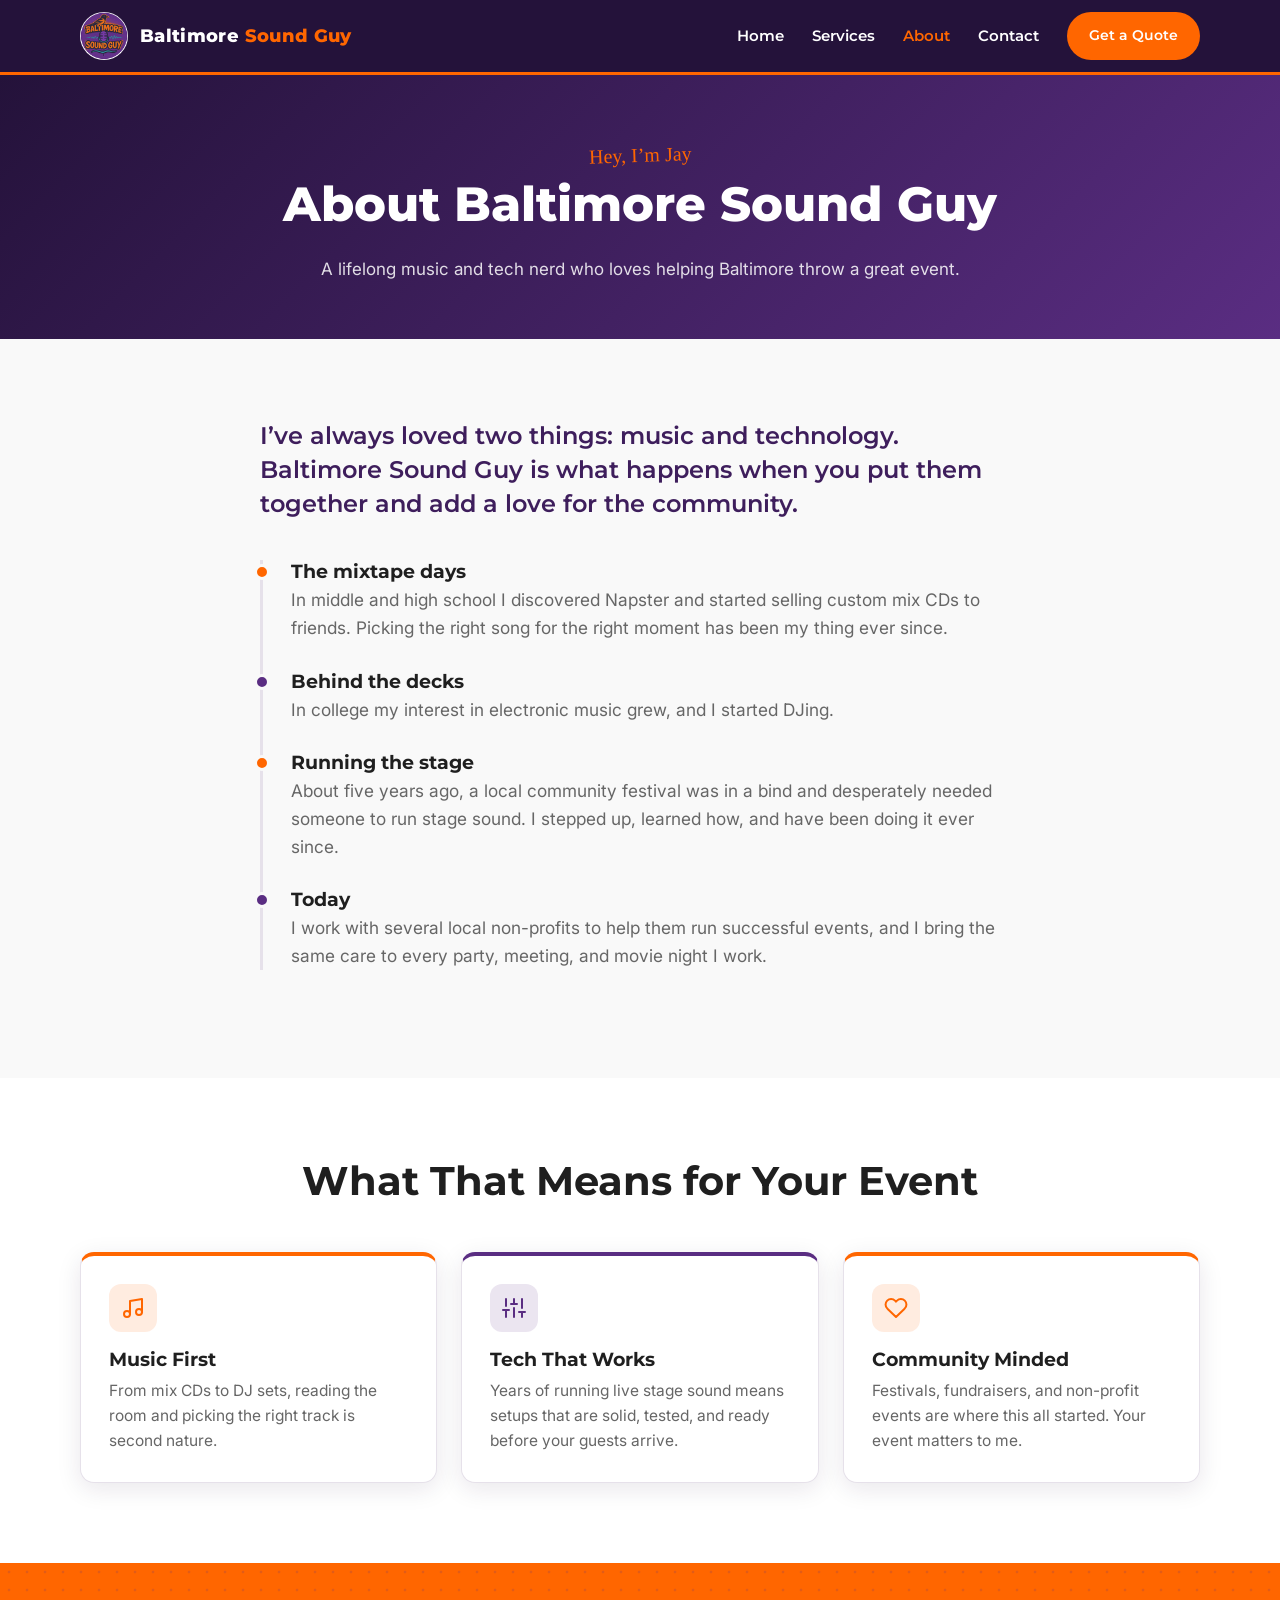
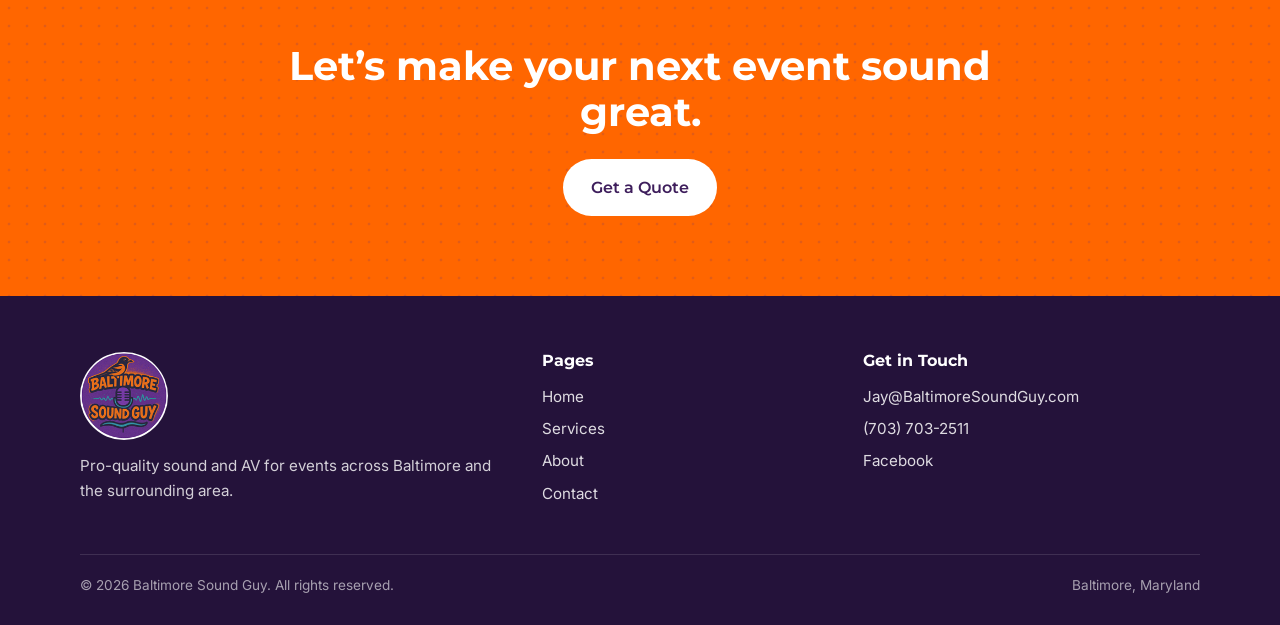
==== about.html @ 08d5b73c "Add About page" ====
<!doctype html>
<html lang="en">
<head>
  <meta charset="utf-8">
  <meta name="viewport" content="width=device-width, initial-scale=1">
  <title>About | Baltimore Sound Guy</title>
  <meta name="description" content="Meet Jay, the Baltimore Sound Guy: a lifelong music and tech fan who runs festival stage sound, DJs, and helps local non-profits put on great events.">
  <link rel="canonical" href="https://baltimoresoundguy.com/about.html">
  <link rel="icon" href="assets/images/favicon-64.png">
  <link rel="preconnect" href="https://fonts.googleapis.com">
  <link rel="preconnect" href="https://fonts.gstatic.com" crossorigin>
  <link href="https://fonts.googleapis.com/css2?family=Inter:wght@400;500;600&family=Montserrat:wght@500;600;700;800&family=Permanent+Marker&display=swap" rel="stylesheet">
  <link rel="stylesheet" href="assets/css/styles.css?v=3">
</head>
<body>
  <a class="skip-link" href="#main">Skip to content</a>

  <header class="site-header">
    <nav class="container nav" aria-label="Main">
      <a class="brand" href="index.html">
        <img src="assets/images/logo-circle-160.png" alt="" width="48" height="48">
        <span>Baltimore <b>Sound Guy</b></span>
      </a>
      <button class="nav-toggle" aria-label="Open menu" aria-expanded="false" aria-controls="nav-links">
        <svg viewBox="0 0 24 24" fill="none" stroke="currentColor" stroke-width="2" stroke-linecap="round"><path d="M4 6h16M4 12h16M4 18h16"/></svg>
      </button>
      <ul class="nav-links" id="nav-links">
        <li><a href="index.html">Home</a></li>
        <li><a href="services.html">Services</a></li>
        <li><a href="about.html" aria-current="page">About</a></li>
        <li><a href="contact.html">Contact</a></li>
        <li><a class="btn btn--orange" href="contact.html">Get a Quote</a></li>
      </ul>
    </nav>
  </header>

  <main id="main">
    <section class="page-head">
      <div class="container">
        <span class="tag">Hey, I’m Jay</span>
        <h1>About Baltimore Sound Guy</h1>
        <p>A lifelong music and tech nerd who loves helping Baltimore throw a great event.</p>
      </div>
    </section>

    <section class="section">
      <div class="container">
        <div class="story">
          <p class="lead">I’ve always loved two things: music and technology. Baltimore Sound Guy is what happens when you put them together and add a love for the community.</p>

          <ol class="timeline">
            <li>
              <h3>The mixtape days</h3>
              <p>In middle and high school I discovered Napster and started selling custom mix CDs to friends. Picking the right song for the right moment has been my thing ever since.</p>
            </li>
            <li>
              <h3>Behind the decks</h3>
              <p>In college my interest in electronic music grew, and I started DJing.</p>
            </li>
            <li>
              <h3>Running the stage</h3>
              <p>About five years ago, a local community festival was in a bind and desperately needed someone to run stage sound. I stepped up, learned how, and have been doing it ever since.</p>
            </li>
            <li>
              <h3>Today</h3>
              <p>I work with several local non-profits to help them run successful events, and I bring the same care to every party, meeting, and movie night I work.</p>
            </li>
          </ol>
        </div>
      </div>
    </section>

    <section class="section section--white">
      <div class="container">
        <div class="section-head">
          <h2>What That Means for Your Event</h2>
        </div>
        <div class="values">
          <article class="card">
            <div class="icon-badge">
              <svg viewBox="0 0 24 24" fill="none" stroke="currentColor" stroke-width="2" stroke-linecap="round" stroke-linejoin="round"><path d="M9 18V5l12-2v13"/><circle cx="6" cy="18" r="3"/><circle cx="18" cy="16" r="3"/></svg>
            </div>
            <h3>Music First</h3>
            <p>From mix CDs to DJ sets, reading the room and picking the right track is second nature.</p>
          </article>
          <article class="card">
            <div class="icon-badge icon-badge--purple">
              <svg viewBox="0 0 24 24" fill="none" stroke="currentColor" stroke-width="2" stroke-linecap="round" stroke-linejoin="round"><path d="M4 21v-7M4 10V3M12 21v-9M12 8V3M20 21v-5M20 12V3M1 14h6M9 8h6M17 16h6"/></svg>
            </div>
            <h3>Tech That Works</h3>
            <p>Years of running live stage sound means setups that are solid, tested, and ready before your guests arrive.</p>
          </article>
          <article class="card">
            <div class="icon-badge">
              <svg viewBox="0 0 24 24" fill="none" stroke="currentColor" stroke-width="2" stroke-linecap="round" stroke-linejoin="round"><path d="M20.8 4.6a5.5 5.5 0 0 0-7.8 0L12 5.7l-1-1.1a5.5 5.5 0 0 0-7.8 7.8l1 1.1L12 21l7.8-7.5 1-1.1a5.5 5.5 0 0 0 0-7.8z"/></svg>
            </div>
            <h3>Community Minded</h3>
            <p>Festivals, fundraisers, and non-profit events are where this all started. Your event matters to me.</p>
          </article>
        </div>
      </div>
    </section>

    <section class="cta-band section">
      <div class="container">
        <h2>Let’s make your next event sound great.</h2>
        <a class="btn btn--white" href="contact.html">Get a Quote</a>
      </div>
    </section>
  </main>

  <footer class="site-footer">
    <div class="container">
      <div class="footer-grid">
        <div class="footer-brand">
          <img src="assets/images/logo-circle-160.png" alt="Baltimore Sound Guy logo" width="88" height="88">
          <p>Pro-quality sound and AV for events across Baltimore and the surrounding area.</p>
        </div>
        <div>
          <h4>Pages</h4>
          <ul>
            <li><a href="index.html">Home</a></li>
            <li><a href="services.html">Services</a></li>
            <li><a href="about.html">About</a></li>
            <li><a href="contact.html">Contact</a></li>
          </ul>
        </div>
        <div>
          <h4>Get in Touch</h4>
          <ul>
            <li><a href="mailto:Jay@BaltimoreSoundGuy.com">Jay@BaltimoreSoundGuy.com</a></li>
            <li><a href="tel:+17037032511">(703) 703-2511</a></li>
            <li><a href="https://www.facebook.com/baltimoresoundguy" target="_blank" rel="noopener">Facebook</a></li>
          </ul>
        </div>
      </div>
      <div class="footer-bottom">
        <span>© <span data-year>2026</span> Baltimore Sound Guy. All rights reserved.</span>
        <span>Baltimore, Maryland</span>
      </div>
    </div>
  </footer>

  <script src="assets/js/main.js?v=2"></script>
</body>
</html>
---- assets/css/styles.css ----
/* ==========================================================================
   Baltimore Sound Guy — site styles
   Colors and fonts come from the brand brief. Change them here, once.
   ========================================================================== */

:root {
  --orange: #FF6600;
  --orange-dark: #D95500;
  --purple: #5A2D82;
  --purple-dark: #3E1E5C;
  --purple-deep: #24123A;
  --teal: #2BA6A6;           /* accent pulled from the logo's sound waves */
  --charcoal: #1F1F1F;
  --offwhite: #F9F9F9;
  --gray: #666666;
  --line: #E6E1EA;
  --white: #FFFFFF;

  --font-head: "Montserrat", system-ui, sans-serif;
  --font-body: "Inter", system-ui, sans-serif;
  --font-tag: "Permanent Marker", "Comic Sans MS", cursive; /* graffiti accent — use sparingly */

  --radius: 14px;
  --shadow: 0 6px 24px rgba(36, 18, 58, 0.10);
  --max: 1160px;
}

*,
*::before,
*::after { box-sizing: border-box; }

html { scroll-behavior: smooth; }

body {
  margin: 0;
  font-family: var(--font-body);
  font-size: 17px;
  line-height: 1.6;
  color: var(--charcoal);
  background: var(--offwhite);
}

img { max-width: 100%; display: block; }

a { color: var(--purple); }
a:hover { color: var(--orange-dark); }

h1, h2, h3, h4 {
  font-family: var(--font-head);
  font-weight: 700;
  line-height: 1.15;
  margin: 0 0 0.5em;
}

h2 { font-size: clamp(1.8rem, 3.5vw, 2.5rem); }
h3 { font-size: 1.2rem; }

p { margin: 0 0 1em; }

.container {
  width: 100%;
  max-width: var(--max);
  margin: 0 auto;
  padding: 0 20px;
}

.section { padding: 80px 0; }
.section--tight { padding: 56px 0; }
.section--white { background: var(--white); }

.section-head {
  text-align: center;
  max-width: 680px;
  margin: 0 auto 48px;
}
.section-head p { color: var(--gray); }

.tag {
  font-family: var(--font-tag);
  color: var(--orange);
  font-size: 1.25rem;
  display: inline-block;
  transform: rotate(-2deg);
  margin-bottom: 6px;
}

.skip-link {
  position: absolute;
  left: -999px;
  top: 8px;
  background: var(--white);
  padding: 8px 14px;
  z-index: 100;
}
.skip-link:focus { left: 8px; }

/* ---------- Buttons ---------- */

.btn {
  display: inline-flex;
  align-items: center;
  gap: 8px;
  font-family: var(--font-head);
  font-weight: 600;
  font-size: 1rem;
  text-decoration: none;
  padding: 14px 26px;
  border-radius: 999px;
  border: 2px solid transparent;
  cursor: pointer;
  transition: transform 0.15s ease, background 0.15s ease, color 0.15s ease;
}
.btn:hover { transform: translateY(-2px); }
.btn svg { width: 18px; height: 18px; }

.btn--orange { background: var(--orange); color: var(--white); }
.btn--orange:hover { background: var(--orange-dark); color: var(--white); }

.btn--ghost { border-color: var(--white); color: var(--white); }
.btn--ghost:hover { background: var(--white); color: var(--purple-dark); }

.btn--purple { background: var(--purple); color: var(--white); }
.btn--purple:hover { background: var(--purple-dark); color: var(--white); }

.btn--white { background: var(--white); color: var(--purple-dark); }
.btn--white:hover { background: var(--offwhite); color: var(--orange-dark); }

/* ---------- Header / nav ---------- */

.site-header {
  position: sticky;
  top: 0;
  z-index: 50;
  background: var(--purple-deep);
  border-bottom: 3px solid var(--orange);
}

.nav {
  display: flex;
  align-items: center;
  justify-content: space-between;
  height: 72px;
}

.brand {
  display: flex;
  align-items: center;
  gap: 12px;
  text-decoration: none;
  color: var(--white);
  font-family: var(--font-head);
  font-weight: 800;
  font-size: 1.1rem;
  letter-spacing: 0.02em;
}
.brand img { width: 48px; height: 48px; border-radius: 50%; }
.brand span b { color: var(--orange); font-weight: 800; }
.brand:hover { color: var(--white); }

.nav-links {
  display: flex;
  align-items: center;
  gap: 28px;
  list-style: none;
  margin: 0;
  padding: 0;
}
.nav-links a {
  color: var(--white);
  text-decoration: none;
  font-family: var(--font-head);
  font-weight: 600;
  font-size: 0.95rem;
}
.nav-links a:hover,
.nav-links a[aria-current="page"] { color: var(--orange); }
.nav-links .btn { padding: 10px 20px; font-size: 0.9rem; }
.nav-links .btn:hover { color: var(--white); }

.nav-toggle {
  display: none;
  background: none;
  border: 0;
  color: var(--white);
  cursor: pointer;
  padding: 8px;
}
.nav-toggle svg { width: 28px; height: 28px; }

@media (max-width: 860px) {
  .nav-toggle { display: block; }
  .nav-links {
    display: none;
    position: absolute;
    top: 75px;
    left: 0;
    right: 0;
    flex-direction: column;
    gap: 0;
    background: var(--purple-deep);
    padding: 8px 20px 20px;
    border-bottom: 3px solid var(--orange);
  }
  .nav-links.open { display: flex; }
  .nav-links li { width: 100%; }
  .nav-links a { display: block; padding: 14px 0; border-bottom: 1px solid rgba(255,255,255,0.08); }
  .nav-links .btn { margin-top: 12px; justify-content: center; border-bottom: 0; }
}

/* ---------- Hero ---------- */

.hero {
  position: relative;
  overflow: hidden;
  color: var(--white);
  text-align: center;
  background: linear-gradient(180deg, var(--purple-deep) 0%, var(--purple) 70%, var(--purple-dark) 100%);
  padding: 72px 0 0;
}

.hero__inner { position: relative; z-index: 2; padding-bottom: 200px; }

.hero__logo {
  width: 170px;
  height: 170px;
  margin: 0 auto 24px;
  border-radius: 50%;
  border: 4px solid var(--white);
  box-shadow: 0 10px 40px rgba(0,0,0,0.35);
}

.hero h1 {
  font-size: clamp(2.1rem, 5.5vw, 3.6rem);
  font-weight: 800;
  max-width: 820px;
  margin: 0 auto 18px;
}
.hero h1 em { font-style: normal; color: var(--orange); }

.hero__services {
  font-family: var(--font-head);
  font-weight: 500;
  font-size: clamp(0.95rem, 2vw, 1.1rem);
  color: rgba(255,255,255,0.88);
  max-width: 760px;
  margin: 0 auto 32px;
}
.hero__services span { white-space: nowrap; }
.hero__services .dot { color: var(--orange); padding: 0 6px; }

.hero__ctas { display: flex; gap: 14px; justify-content: center; flex-wrap: wrap; }

.hero__skyline {
  position: absolute;
  left: 0;
  right: 0;
  bottom: -2px;
  width: 100%;
  height: 230px;
  z-index: 1;
}

@media (max-width: 600px) {
  .hero { padding-top: 48px; }
  .hero__logo { width: 130px; height: 130px; }
  .hero__inner { padding-bottom: 150px; }
  .hero__skyline { height: 160px; }
}

/* ---------- Trust bar ---------- */

.trust {
  background: var(--white);
  border-bottom: 1px solid var(--line);
}
.trust__grid {
  display: grid;
  grid-template-columns: repeat(4, 1fr);
  gap: 28px;
  padding: 40px 0;
}
.trust__item { display: flex; gap: 14px; align-items: flex-start; }
.trust__item h3 { font-size: 1.02rem; margin-bottom: 4px; }
.trust__item p { font-size: 0.92rem; color: var(--gray); margin: 0; }

.icon-badge {
  flex: none;
  width: 48px;
  height: 48px;
  border-radius: 12px;
  display: grid;
  place-items: center;
  background: rgba(255, 102, 0, 0.12);
  color: var(--orange);
}
.icon-badge svg { width: 24px; height: 24px; }
.icon-badge--purple { background: rgba(90, 45, 130, 0.12); color: var(--purple); }

@media (max-width: 900px) { .trust__grid { grid-template-columns: repeat(2, 1fr); } }
@media (max-width: 520px) { .trust__grid { grid-template-columns: 1fr; gap: 22px; } }

/* ---------- Service cards ---------- */

.cards {
  display: grid;
  grid-template-columns: repeat(6, 1fr);
  gap: 24px;
}
.card {
  grid-column: span 2;
  background: var(--white);
  border: 1px solid var(--line);
  border-radius: var(--radius);
  padding: 28px;
  box-shadow: var(--shadow);
  border-top: 4px solid var(--orange);
  transition: transform 0.15s ease;
}
.card:nth-child(even) { border-top-color: var(--purple); }
.card:hover { transform: translateY(-4px); }
/* five cards: center the bottom two on desktop */
.card:nth-child(4) { grid-column: 2 / span 2; }
.card .icon-badge { margin-bottom: 16px; }
.card p { color: var(--gray); margin: 0; font-size: 0.97rem; }

@media (max-width: 900px) {
  .cards { grid-template-columns: repeat(2, 1fr); }
  .card, .card:nth-child(4) { grid-column: auto; }
  .card:nth-child(5) { grid-column: 1 / -1; }
}
@media (max-width: 600px) {
  .cards { grid-template-columns: 1fr; }
}

.center { text-align: center; }
.mt-40 { margin-top: 40px; }

/* ---------- CTA band ---------- */

.cta-band {
  background: var(--orange);
  color: var(--white);
  text-align: center;
  position: relative;
  overflow: hidden;
}
.cta-band::before {
  /* subtle spray-paint speckle */
  content: "";
  position: absolute;
  inset: 0;
  background-image: radial-gradient(rgba(90,45,130,0.18) 1.5px, transparent 1.6px);
  background-size: 18px 18px;
  pointer-events: none;
}
.cta-band .container { position: relative; }
.cta-band h2 { max-width: 760px; margin: 0 auto 24px; }

/* ---------- Page header (inner pages) ---------- */

.page-head {
  background: linear-gradient(135deg, var(--purple-deep), var(--purple));
  color: var(--white);
  padding: 64px 0 56px;
  text-align: center;
}
.page-head h1 { font-size: clamp(2rem, 5vw, 3rem); font-weight: 800; }
.page-head p { color: rgba(255,255,255,0.85); max-width: 640px; margin: 0 auto; }

/* ---------- Services page ---------- */

.service-detail {
  display: grid;
  grid-template-columns: 72px 1fr;
  gap: 24px;
  background: var(--white);
  border: 1px solid var(--line);
  border-radius: var(--radius);
  padding: 32px;
  margin-bottom: 24px;
  box-shadow: var(--shadow);
  scroll-margin-top: 96px;
}
.service-detail .icon-badge { width: 72px; height: 72px; border-radius: 18px; }
.service-detail .icon-badge svg { width: 34px; height: 34px; }
.service-detail h2 { font-size: 1.6rem; }
.service-detail ul { margin: 0 0 1em; padding-left: 1.2em; color: var(--gray); }
.service-detail li { margin-bottom: 4px; }
.service-detail .good-for { font-size: 0.95rem; color: var(--gray); margin: 0; }
.service-detail .good-for b { color: var(--charcoal); }

@media (max-width: 600px) {
  .service-detail { grid-template-columns: 1fr; padding: 24px; }
}

/* ---------- About page ---------- */

.story {
  max-width: 760px;
  margin: 0 auto;
  font-size: 1.08rem;
}
.story p { margin-bottom: 1.2em; }
.story .lead {
  font-family: var(--font-head);
  font-weight: 600;
  font-size: clamp(1.25rem, 2.6vw, 1.5rem);
  line-height: 1.4;
  color: var(--purple-dark);
}

.timeline {
  list-style: none;
  margin: 40px 0 0;
  padding: 0 0 0 28px;
  border-left: 3px solid var(--line);
}
.timeline li { position: relative; margin-bottom: 28px; }
.timeline li::before {
  content: "";
  position: absolute;
  left: -37px;
  top: 4px;
  width: 16px;
  height: 16px;
  border-radius: 50%;
  background: var(--orange);
  border: 3px solid var(--offwhite);
}
.timeline li:nth-child(even)::before { background: var(--purple); }
.timeline h3 { margin-bottom: 4px; }
.timeline p { color: var(--gray); margin: 0; }

.values {
  display: grid;
  grid-template-columns: repeat(3, minmax(0, 1fr));
  gap: 24px;
}
.values .card { grid-column: auto; }
@media (max-width: 860px) { .values { grid-template-columns: minmax(0, 1fr); } }

/* ---------- Contact page ---------- */

.contact-grid {
  display: grid;
  grid-template-columns: 1.4fr 1fr;
  gap: 32px;
  align-items: start;
}
.contact-grid > * { min-width: 0; }
@media (max-width: 860px) { .contact-grid { grid-template-columns: minmax(0, 1fr); } }
@media (max-width: 520px) { .panel { padding: 22px; } }

.panel {
  background: var(--white);
  border: 1px solid var(--line);
  border-radius: var(--radius);
  padding: 32px;
  box-shadow: var(--shadow);
}

.form-row { display: grid; grid-template-columns: minmax(0, 1fr) minmax(0, 1fr); gap: 16px; }
@media (max-width: 600px) { .form-row { grid-template-columns: minmax(0, 1fr); } }

.field { margin-bottom: 18px; }
.field label {
  display: block;
  font-family: var(--font-head);
  font-weight: 600;
  font-size: 0.92rem;
  margin-bottom: 6px;
}
.field .opt { font-weight: 400; color: var(--gray); }
.field input,
.field select,
.field textarea {
  width: 100%;
  font: inherit;
  font-size: 1rem;
  padding: 12px 14px;
  border: 1.5px solid var(--line);
  border-radius: 10px;
  background: var(--offwhite);
  color: var(--charcoal);
}
.field input:focus,
.field select:focus,
.field textarea:focus {
  outline: none;
  border-color: var(--purple);
  background: var(--white);
}
.field textarea { min-height: 130px; resize: vertical; }

.checks { display: grid; grid-template-columns: 1fr 1fr; gap: 8px 16px; }
.checks label { font-family: var(--font-body); font-weight: 400; display: flex; gap: 8px; align-items: center; margin: 0; }
.checks input { width: auto; }
@media (max-width: 520px) { .checks { grid-template-columns: 1fr; } }

.form-note { font-size: 0.88rem; color: var(--gray); margin-top: 12px; }
.hp { position: absolute; left: -9999px; }
.form-status { margin-top: 14px; font-weight: 600; }
.form-status.ok { color: #1B7F4B; }
.form-status.err { color: #B3261E; }

.contact-list { list-style: none; padding: 0; margin: 0 0 24px; }
.contact-list li { display: flex; gap: 14px; align-items: center; margin-bottom: 18px; }
.contact-list a { font-weight: 600; text-decoration: none; }
.contact-list small { display: block; color: var(--gray); font-size: 0.85rem; }

/* ---------- Footer ---------- */

.site-footer {
  background: var(--purple-deep);
  color: rgba(255,255,255,0.8);
  padding: 56px 0 28px;
  font-size: 0.95rem;
}
.footer-grid {
  display: grid;
  grid-template-columns: 1.5fr 1fr 1.2fr;
  gap: 40px;
  margin-bottom: 36px;
}
.footer-brand img { width: 88px; height: 88px; margin-bottom: 14px; border-radius: 50%; }
.site-footer h4 { color: var(--white); font-size: 1rem; margin-bottom: 14px; }
.site-footer ul { list-style: none; padding: 0; margin: 0; }
.site-footer li { margin-bottom: 8px; }
.site-footer a { color: rgba(255,255,255,0.85); text-decoration: none; }
.site-footer a:hover { color: var(--orange); }
.footer-bottom {
  border-top: 1px solid rgba(255,255,255,0.12);
  padding-top: 20px;
  font-size: 0.85rem;
  color: rgba(255,255,255,0.6);
  display: flex;
  justify-content: space-between;
  flex-wrap: wrap;
  gap: 8px;
}
@media (max-width: 760px) { .footer-grid { grid-template-columns: 1fr; gap: 28px; } }
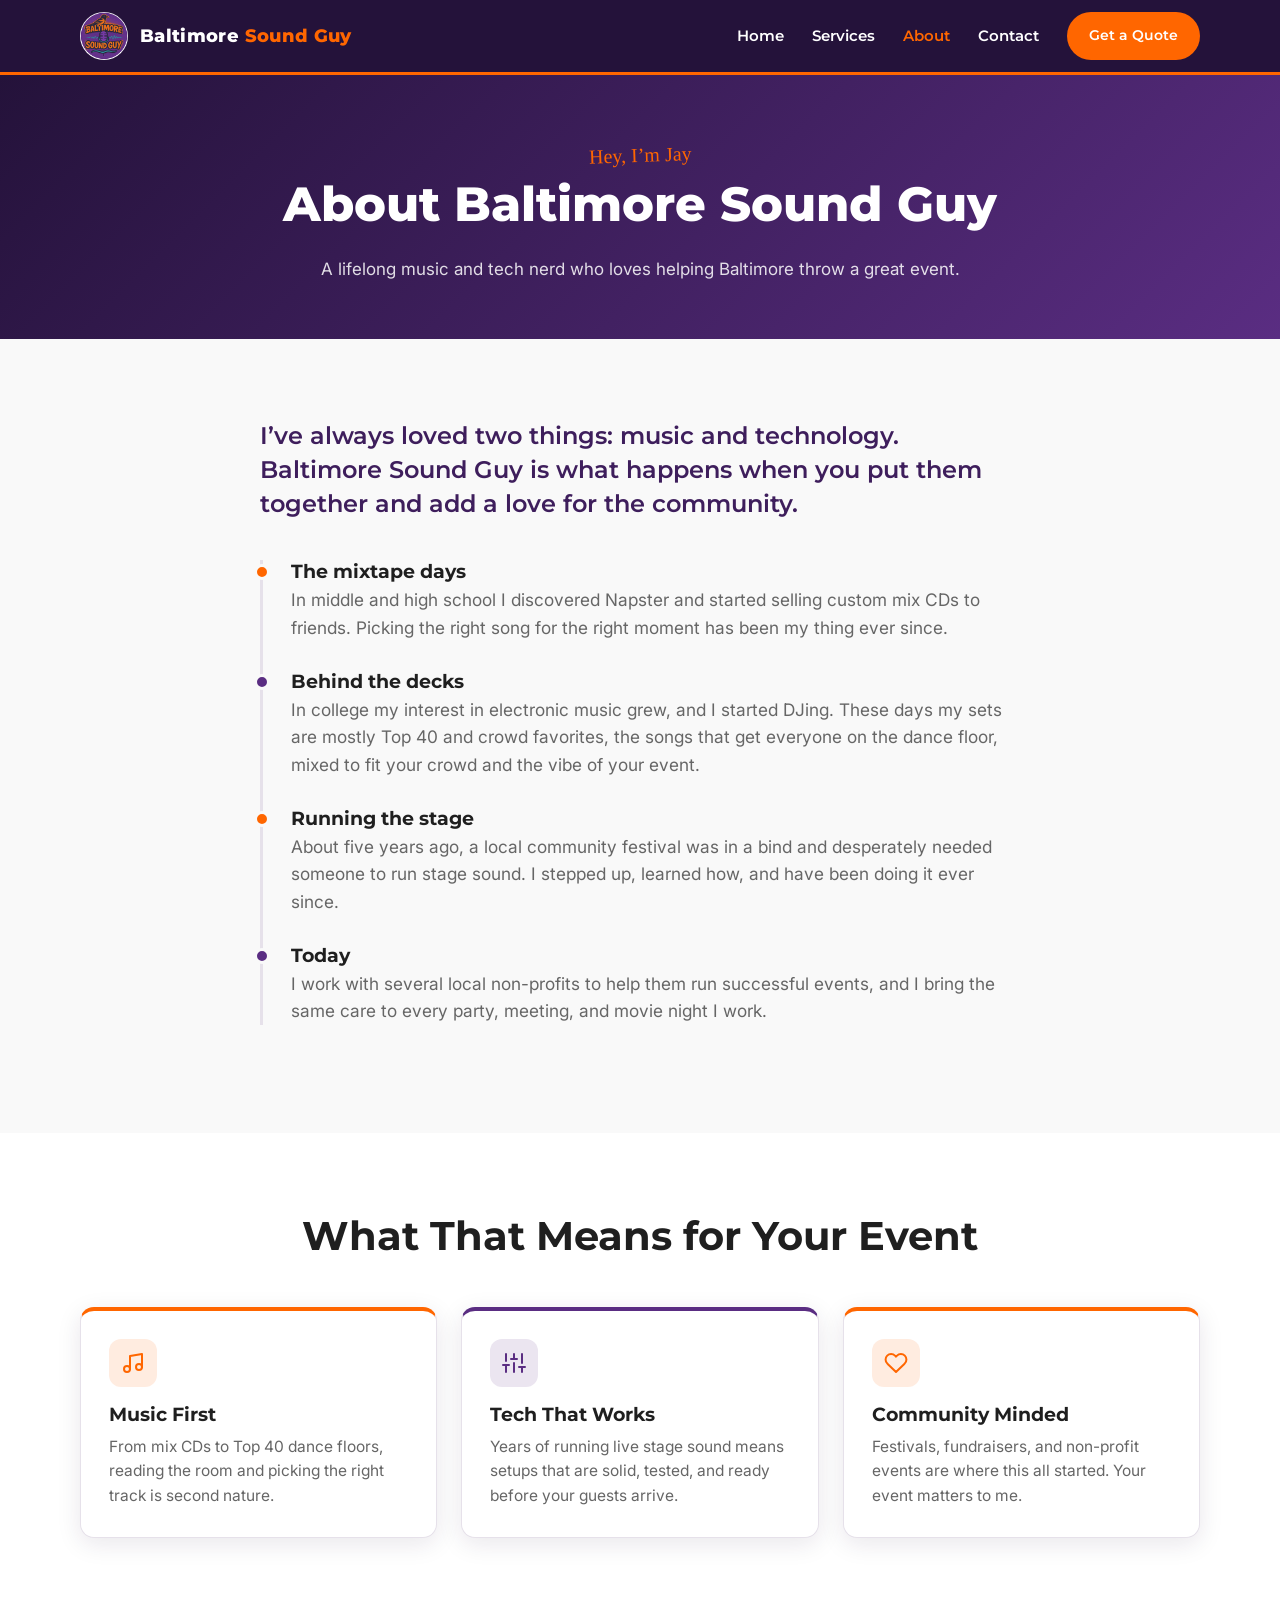
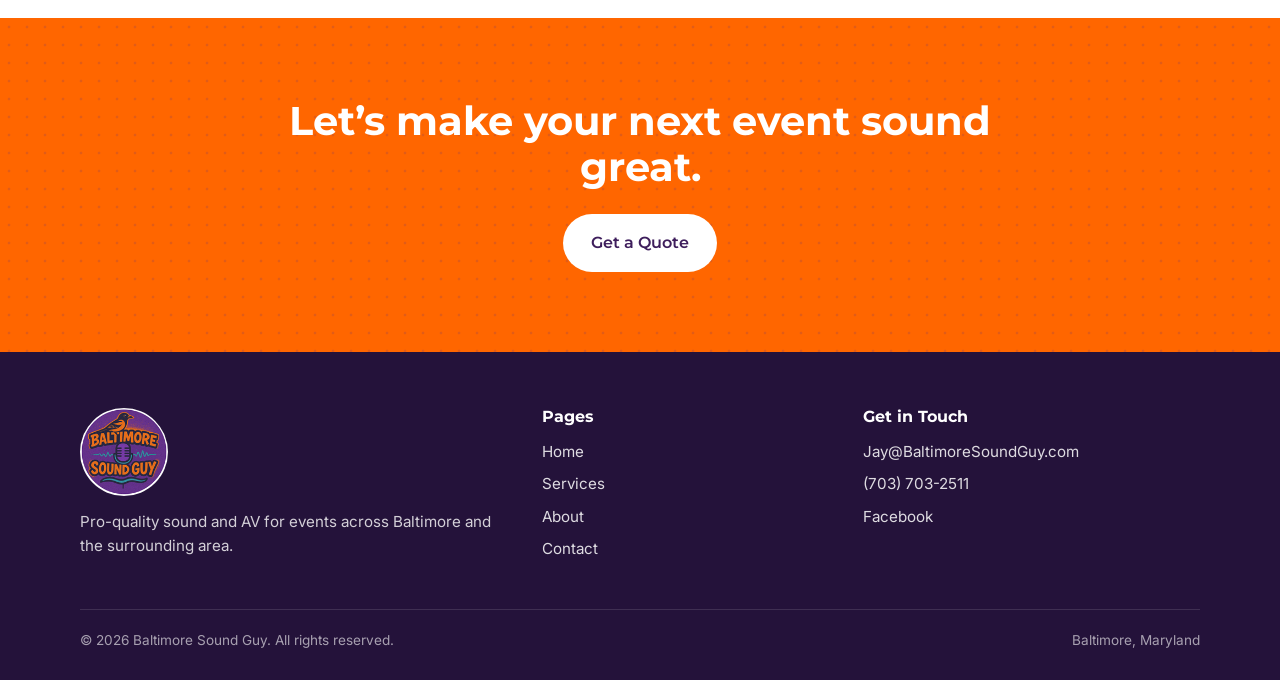
==== commit 182878f1: "About page: mention Top 40 DJ focus" ====
--- a/about.html
+++ b/about.html
@@ -55,7 +55,7 @@
             </li>
             <li>
               <h3>Behind the decks</h3>
-              <p>In college my interest in electronic music grew, and I started DJing.</p>
+              <p>In college my interest in electronic music grew, and I started DJing. These days my sets are mostly Top 40 and crowd favorites, the songs that get everyone on the dance floor, mixed to fit your crowd and the vibe of your event.</p>
             </li>
             <li>
               <h3>Running the stage</h3>
@@ -81,7 +81,7 @@
               <svg viewBox="0 0 24 24" fill="none" stroke="currentColor" stroke-width="2" stroke-linecap="round" stroke-linejoin="round"><path d="M9 18V5l12-2v13"/><circle cx="6" cy="18" r="3"/><circle cx="18" cy="16" r="3"/></svg>
             </div>
             <h3>Music First</h3>
-            <p>From mix CDs to DJ sets, reading the room and picking the right track is second nature.</p>
+            <p>From mix CDs to Top 40 dance floors, reading the room and picking the right track is second nature.</p>
           </article>
           <article class="card">
             <div class="icon-badge icon-badge--purple">
